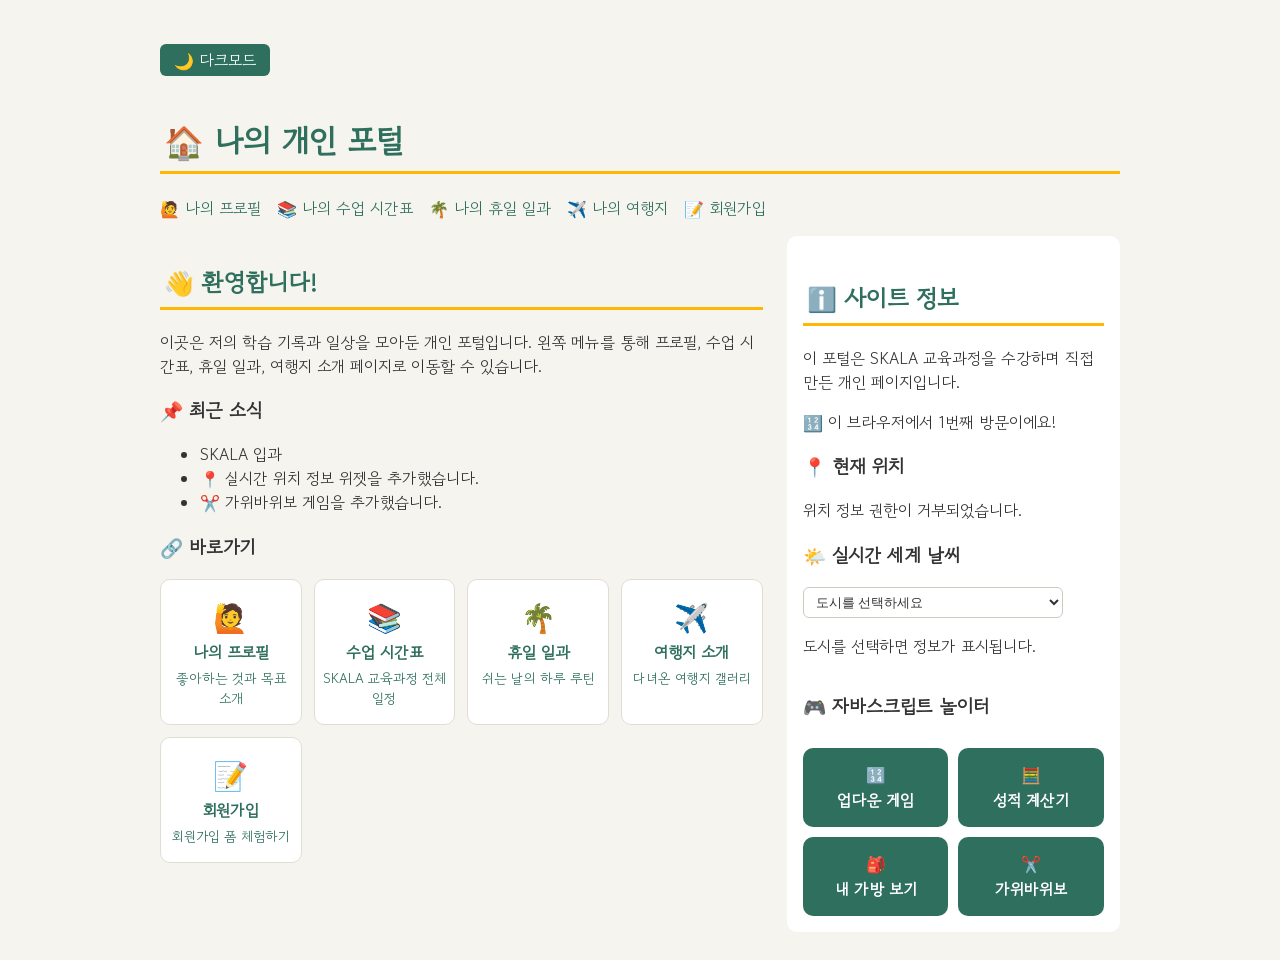
==== html/index.html @ 53aa886d "homework7" ====
<!doctype html>
<html lang="ko">
  <head>
    <meta charset="UTF-8">
    <meta name="viewport" content="width=device-width, initial-scale=1.0">
    <title>나의 개인 포털</title>
    <link rel="stylesheet" href="../css/style.css">
    <script>
      document.documentElement.dataset.theme = localStorage.getItem("theme") || "light";
    </script>
  </head>
  <body>
    <div class="container">
    <p><button id="theme-toggle" class="theme-toggle" onclick="toggleDarkMode()">🌙 다크모드</button></p>
    <h1>🏠 나의 개인 포털</h1>

    <nav>
      <ul>
        <li><a href="myProfile.html">🙋 나의 프로필</a></li>
        <li><a href="myClass.html">📚 나의 수업 시간표</a></li>
        <li><a href="holiday.html">🌴 나의 휴일 일과</a></li>
        <li><a href="myTrip.html">✈️ 나의 여행지</a></li>
        <li><a href="signUp.html">📝 회원가입</a></li>
      </ul>
    </nav>

    <div class="content-wrapper">
      <main>
        <!-- TODO: 아래는 임시로 채워둔 본문입니다. 원하는 내용으로 자유롭게 수정하세요. -->
        <h2>👋 환영합니다!</h2>
        <p>이곳은 저의 학습 기록과 일상을 모아둔 개인 포털입니다. 왼쪽 메뉴를 통해 프로필, 수업 시간표, 휴일 일과, 여행지 소개 페이지로 이동할 수 있습니다.</p>

        <section>
          <h3>📌 최근 소식</h3>
          <ul>
            <li>SKALA 입과</li>
            <li>📍 실시간 위치 정보 위젯을 추가했습니다.</li>
            <li>✂️ 가위바위보 게임을 추가했습니다.</li>
          </ul>
        </section>

        <section class="quick-links">
          <h3>🔗 바로가기</h3>
          <div class="quick-links-grid">
            <a class="quick-link-card" href="myProfile.html">
              <span class="quick-link-icon">🙋</span>
              <strong>나의 프로필</strong>
              <p>좋아하는 것과 목표 소개</p>
            </a>
            <a class="quick-link-card" href="myClass.html">
              <span class="quick-link-icon">📚</span>
              <strong>수업 시간표</strong>
              <p>SKALA 교육과정 전체 일정</p>
            </a>
            <a class="quick-link-card" href="holiday.html">
              <span class="quick-link-icon">🌴</span>
              <strong>휴일 일과</strong>
              <p>쉬는 날의 하루 루틴</p>
            </a>
            <a class="quick-link-card" href="myTrip.html">
              <span class="quick-link-icon">✈️</span>
              <strong>여행지 소개</strong>
              <p>다녀온 여행지 갤러리</p>
            </a>
            <a class="quick-link-card" href="signUp.html">
              <span class="quick-link-icon">📝</span>
              <strong>회원가입</strong>
              <p>회원가입 폼 체험하기</p>
            </a>
          </div>
        </section>
      </main>

      <aside>
        <h2>ℹ️ 사이트 정보</h2>
        <p>이 포털은 SKALA 교육과정을 수강하며 직접 만든 개인 페이지입니다.</p>
        <p id="visit-count">방문 횟수를 세는 중...</p>

        <section>
          <h3>📍 현재 위치</h3>
          <div id="location-box">
            <p>위치 정보를 불러오는 중...</p>
          </div>
        </section>

        <section>
          <h3>🌤️ 실시간 세계 날씨</h3>
          <select id="city-select">
            <option value="none">도시를 선택하세요</option>
            <option value="37.57,126.98">🇰🇷 대한민국 (서울)</option>
            <option value="35.68,139.65">🇯🇵 일본 (도쿄)</option>
            <option value="40.71,-74.01">🇺🇸 미국 (뉴욕)</option>
            <option value="48.85,2.35">🇫🇷 프랑스 (파리)</option>
            <option value="51.51,-0.13">🇬🇧 영국 (런던)</option>
            <option value="-33.87,151.21">🇦🇺 호주 (시드니)</option>
          </select>
          <div id="weather-box">
            <p>도시를 선택하면 정보가 표시됩니다.</p>
          </div>
        </section>

        <section class="game-area">
          <h3>🎮 자바스크립트 놀이터</h3>
          <button class="play-btn" onclick="startGame()">🔢<br>업다운 게임</button>
          <button class="play-btn" onclick="checkGrade()">🧮<br>성적 계산기</button>
          <button class="play-btn" onclick="showMyBag()">🎒<br>내 가방 보기</button>
          <button class="play-btn" onclick="playRockPaperScissors()">✂️<br>가위바위보</button>
        </section>
      </aside>
    </div>
    </div>

    <script src="../script/darkMode.js"></script>
    <script src="../script/visitCount.js"></script>
    <script src="../script/upDown.js"></script>
    <script src="../script/grade.js"></script>
    <script src="../script/bag.js"></script>
    <script src="../script/rps.js"></script>
    <script src="../script/location.js"></script>
    <script type="module" src="../script/realtimeInfo.js"></script>
  </body>
</html>
---- css/style.css ----
/* 구글 폰트 (Gowun Dodum) - HTML에 <link> 없이 CSS에서 바로 불러옴 */
@import url('https://fonts.googleapis.com/css2?family=Gowun+Dodum&display=swap');

/* ===== 다크모드: 색상을 변수로 관리하고 [data-theme]로 전환 ===== */
:root {
  --bg-color: #f6f4ef;
  --text-color: #333333;
  --card-bg: #ffffff;
  --border-color: #e0ddd4;
  --border-strong: #cfcac0;
  --heading-color: #2f6f5e;
  --accent-color: #ffb703;
  --brand-color: #2f6f5e;
  --brand-hover: #24594b;
  --btn-reset-bg: #e0ddd4;
}

[data-theme="dark"] {
  --bg-color: #1b1f1e;
  --text-color: #e7e5e0;
  --card-bg: #262b29;
  --border-color: #3c433f;
  --border-strong: #4a534d;
  --heading-color: #6fcfae;
  --accent-color: #ffcf4d;
  --brand-color: #3d8a72;
  --brand-hover: #56a88c;
  --btn-reset-bg: #3c433f;
}

/* ===== 과제1: 전체 테마 및 텍스트 Styling ===== */
body {
  font-family: 'Gowun Dodum', sans-serif;
  background-color: var(--bg-color);
  color: var(--text-color);
  transition: background-color 0.2s ease, color 0.2s ease;
}

h1, h2 {
  color: var(--heading-color);
  padding: 8px 4px;
  border-bottom: 3px solid var(--accent-color);
}

a {
  color: var(--heading-color);
  text-decoration: none;
}

.home-btn,
.theme-toggle {
  display: inline-block;
  margin-bottom: 12px;
  padding: 4px 14px;
  background-color: var(--brand-color);
  color: #ffffff;
  border: none;
  border-radius: 6px;
  text-decoration: none;
  cursor: pointer;
  font-family: inherit;
  font-size: 1em;
}


/* ===== 과제2: 박스 모델의 이해 ===== */
.container {
  max-width: 960px;
  margin: 0 auto;
  padding: 20px;
}

.trip-card {
  box-sizing: border-box;
  background-color: var(--card-bg);
  border: 1px solid var(--border-color);
  border-radius: 10px;
  padding: 12px;
  margin: 10px;
  text-align: center;
}

table, th, td {
  border: 1px solid var(--border-strong);
  border-collapse: collapse;
  padding: 8px 12px;
  text-align: center;
}

.week-link {
  background: none;
  border: none;
  padding: 0;
  font: inherit;
  color: var(--heading-color);
  text-decoration: underline dotted;
  cursor: pointer;
}

.week-detail {
  margin-top: 16px;
  padding: 12px;
  background-color: var(--card-bg);
  border: 1px solid var(--border-color);
  border-radius: 10px;
}


/* ===== 과제3: 가독성 높은 회원가입 화면 ===== */
input, textarea, select {
  width: 260px;
  box-sizing: border-box;
  padding: 6px 8px;
  border: 1px solid var(--border-strong);
  border-radius: 6px;
  background-color: var(--card-bg);
  color: var(--text-color);
}

/* 라디오/체크박스는 위 규칙(260px 폭)에서 제외하고 간격만 좁게 조정 */
input[type="radio"],
input[type="checkbox"] {
  width: auto;
  padding: 0;
  border: none;
  margin: 0 4px 0 0;
}

fieldset {
  border: 1px solid var(--border-color);
  border-radius: 10px;
  padding: 16px;
  margin-bottom: 16px;
}

.btn-submit, .btn-reset {
  padding: 8px 18px;
  border: none;
  border-radius: 6px;
  cursor: pointer;
  font-family: inherit;
}

.btn-submit {
  background-color: var(--brand-color);
  color: #ffffff;
}

.btn-reset {
  background-color: var(--btn-reset-bg);
  color: var(--text-color);
}


/* ===== 과제4: Flex와 Grid로 레이아웃 정리하기 ===== */
nav ul {
  display: flex;
  gap: 16px;
  list-style: none;
  padding: 0;
}

.content-wrapper {
  display: flex;
  gap: 24px;
  align-items: flex-start;
}

.content-wrapper main {
  flex: 2;
}

.content-wrapper aside {
  flex: 1;
  background-color: var(--card-bg);
  border-radius: 10px;
  padding: 16px;
}

.trip-grid-container {
  display: grid;
  grid-template-columns: repeat(3, 1fr);
  gap: 16px;
}

.quick-links-grid {
  display: grid;
  grid-template-columns: repeat(auto-fit, minmax(140px, 1fr));
  gap: 12px;
  margin-top: 8px;
}

.quick-link-card {
  display: flex;
  flex-direction: column;
  align-items: center;
  gap: 4px;
  padding: 16px 8px;
  background-color: var(--card-bg);
  border: 1px solid var(--border-color);
  border-radius: 10px;
  text-align: center;
  transition: transform 0.2s ease, box-shadow 0.2s ease;
}

.quick-link-icon {
  font-size: 28px;
}

.quick-link-card strong {
  color: var(--heading-color);
}

.quick-link-card p {
  margin: 0;
  font-size: 0.85em;
}

.game-area {
  display: flex;
  flex-wrap: wrap;
  gap: 10px;
}

.game-area h3 {
  width: 100%;
}

.play-btn {
  flex: 1 1 calc(50% - 10px);
  padding: 14px 8px;
  font-size: 1em;
  font-weight: bold;
  line-height: 1.6;
  background-color: var(--brand-color);
  color: #ffffff;
  border: none;
  border-radius: 10px;
  cursor: pointer;
  font-family: inherit;
  transition: transform 0.2s ease, background-color 0.2s ease;
}

/* 여행 사진 슬라이더 - 사진이 커도 페이지가 아닌 슬라이더 내부에서만 넘어감 */
.trip-slider {
  display: flex;
  align-items: center;
  gap: 8px;
  max-width: 420px;
  margin: 0 auto;
}

.slider-viewport {
  flex: 1 1 auto;
  overflow: hidden;
}

.slider-track {
  display: flex;
  transition: transform 0.3s ease;
}

.slider-track .trip-card {
  flex: 0 0 100%;
  margin: 0;
}

.slider-track img {
  width: 100%;
  height: auto;
  display: block;
}

.slider-btn {
  flex: 0 0 auto;
  width: 36px;
  height: 36px;
  border: none;
  border-radius: 50%;
  background-color: var(--brand-color);
  color: #ffffff;
  font-size: 20px;
  line-height: 1;
  cursor: pointer;
}


/* ===== 과제5: 스마트폰에서 보기 (반응형 웹 디자인) ===== */
@media (max-width: 786px) {
  .content-wrapper {
    flex-direction: column;
  }

  nav ul {
    flex-direction: column;
  }

  .trip-grid-container {
    grid-template-columns: 1fr;
  }

  .trip-slider {
    max-width: 100%;
  }
}


/* ===== 과제6: 상호작용을 반영하는 인터랙션 디자인 ===== */
nav a,
.btn-submit,
.btn-reset {
  transition: background-color 0.2s ease, color 0.2s ease;
}

nav a:hover {
  color: var(--accent-color);
}

.btn-submit:hover {
  background-color: var(--brand-hover);
}

.btn-reset:hover {
  background-color: var(--border-strong);
}

.home-btn:hover,
.theme-toggle:hover {
  background-color: var(--brand-hover);
}

.week-link:hover {
  color: var(--accent-color);
}

.trip-card {
  transition: transform 0.2s ease, box-shadow 0.2s ease;
}

.trip-card:hover {
  transform: translateY(-6px);
  box-shadow: 0 8px 16px rgba(0, 0, 0, 0.15);
}

.quick-link-card:hover {
  transform: translateY(-4px);
  box-shadow: 0 8px 16px rgba(0, 0, 0, 0.15);
}

.play-btn:hover {
  background-color: var(--brand-hover);
  transform: translateY(-2px);
}

/* 타이틀이 은은하게 빛나는 효과 */
h1 {
  animation: glow 2.5s ease-in-out infinite alternate;
}

@keyframes glow {
  from {
    text-shadow: 0 0 4px rgba(255, 183, 3, 0.3);
  }
  to {
    text-shadow: 0 0 14px rgba(255, 183, 3, 0.8);
  }
}
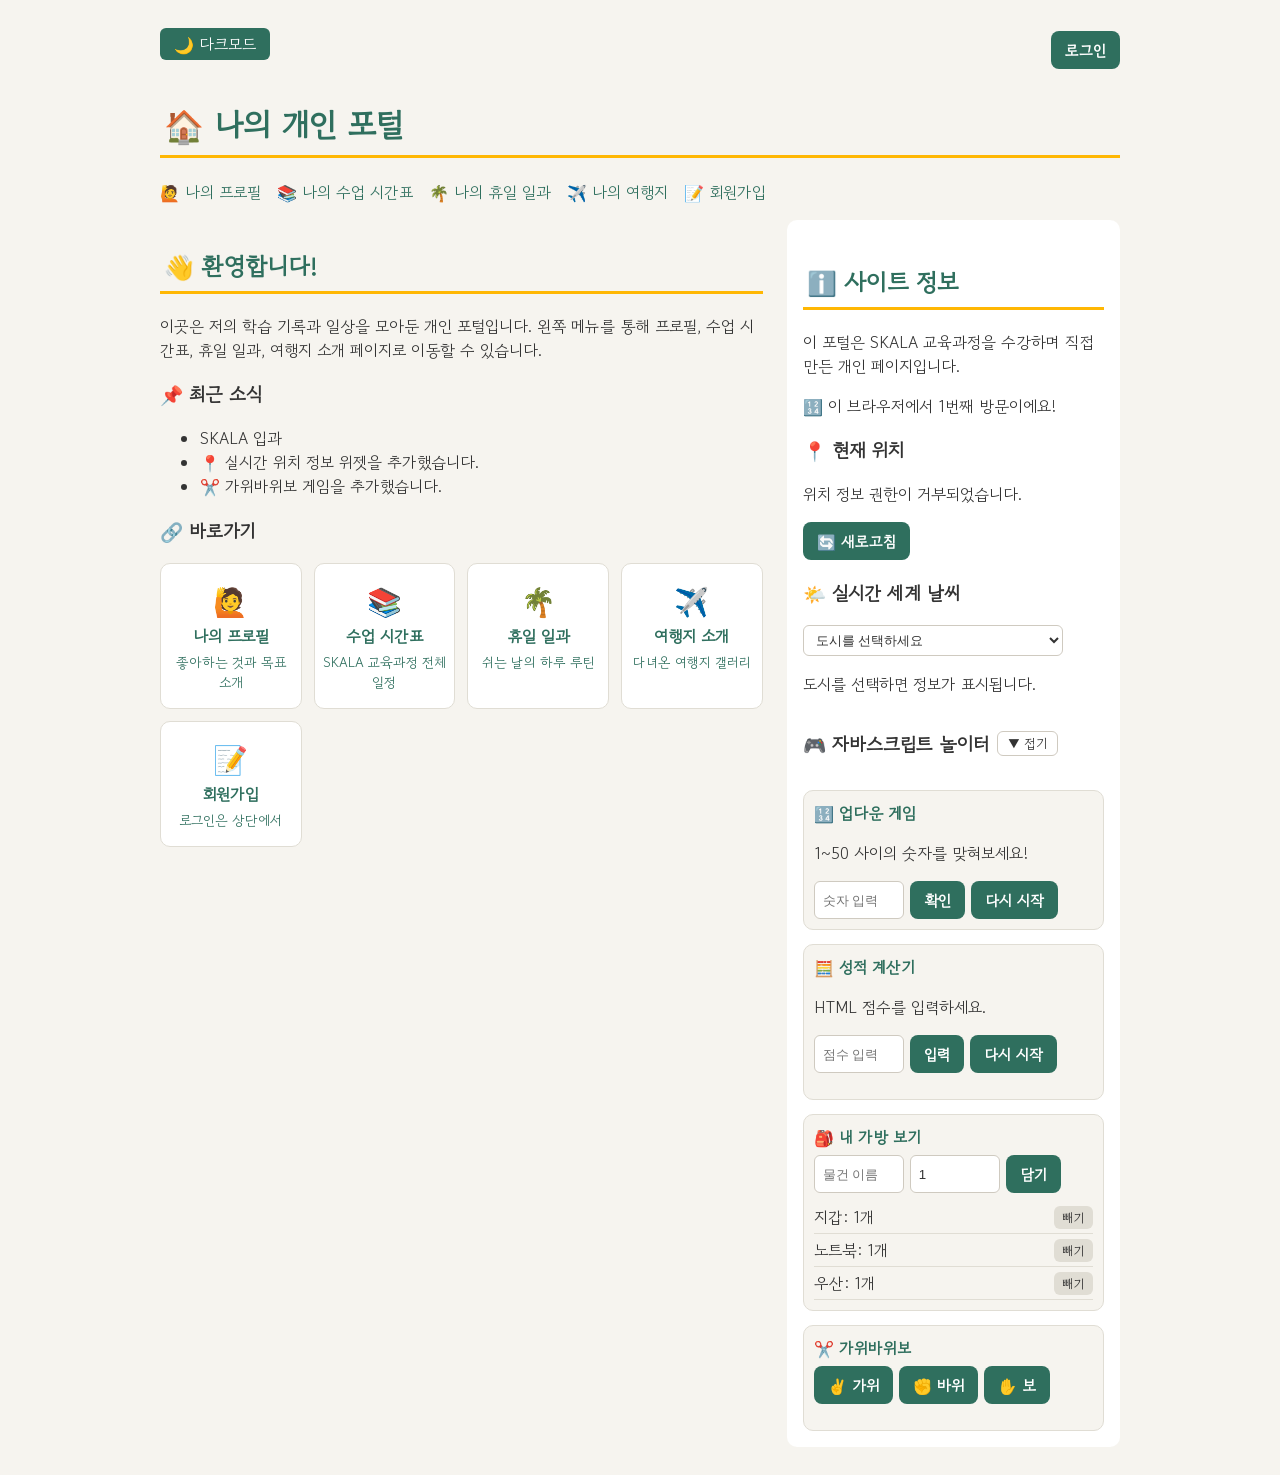
==== commit b326fda8: "homework8" ====
--- a/html/index.html
+++ b/html/index.html
@@ -11,7 +11,10 @@
   </head>
   <body>
     <div class="container">
-    <p><button id="theme-toggle" class="theme-toggle" onclick="toggleDarkMode()">🌙 다크모드</button></p>
+    <div class="topbar">
+      <button id="theme-toggle" class="theme-toggle" onclick="toggleDarkMode()">🌙 다크모드</button>
+      <div id="auth-area" class="auth-area"></div>
+    </div>
     <h1>🏠 나의 개인 포털</h1>
 
     <nav>
@@ -65,7 +68,7 @@
             <a class="quick-link-card" href="signUp.html">
               <span class="quick-link-icon">📝</span>
               <strong>회원가입</strong>
-              <p>회원가입 폼 체험하기</p>
+              <p>로그인은 상단에서</p>
             </a>
           </div>
         </section>
@@ -81,6 +84,7 @@
           <div id="location-box">
             <p>위치 정보를 불러오는 중...</p>
           </div>
+          <button class="play-btn" onclick="refreshLocation()">🔄 새로고침</button>
         </section>
 
         <section>
@@ -100,17 +104,61 @@
         </section>
 
         <section class="game-area">
-          <h3>🎮 자바스크립트 놀이터</h3>
-          <button class="play-btn" onclick="startGame()">🔢<br>업다운 게임</button>
-          <button class="play-btn" onclick="checkGrade()">🧮<br>성적 계산기</button>
-          <button class="play-btn" onclick="showMyBag()">🎒<br>내 가방 보기</button>
-          <button class="play-btn" onclick="playRockPaperScissors()">✂️<br>가위바위보</button>
+          <h3>
+            🎮 자바스크립트 놀이터
+            <button id="game-toggle" class="section-toggle" onclick="toggleGameArea()">▼ 접기</button>
+          </h3>
+
+          <div id="game-content">
+            <div class="game-panel">
+              <p class="game-title">🔢 업다운 게임</p>
+              <p id="updown-message">1~50 사이의 숫자를 맞혀보세요!</p>
+              <div class="game-controls">
+                <input type="number" id="updown-input" min="1" max="50" placeholder="숫자 입력">
+                <button class="play-btn" onclick="checkGuess()">확인</button>
+                <button class="play-btn" onclick="resetGame()">다시 시작</button>
+              </div>
+            </div>
+
+            <div class="game-panel">
+              <p class="game-title">🧮 성적 계산기</p>
+              <p id="grade-subject-label">HTML 점수를 입력하세요.</p>
+              <div class="game-controls">
+                <input type="number" id="grade-input" min="0" max="100" placeholder="점수 입력">
+                <button class="play-btn" onclick="submitScore()">입력</button>
+                <button class="play-btn" onclick="resetGrade()">다시 시작</button>
+              </div>
+              <p id="grade-result"></p>
+            </div>
+
+            <div class="game-panel">
+              <p class="game-title">🎒 내 가방 보기</p>
+              <div class="game-controls">
+                <input type="text" id="bag-item-input" placeholder="물건 이름">
+                <input type="number" id="bag-qty-input" min="1" value="1" placeholder="개수">
+                <button class="play-btn" onclick="addToBag()">담기</button>
+              </div>
+              <ul id="bag-list"></ul>
+            </div>
+
+            <div class="game-panel">
+              <p class="game-title">✂️ 가위바위보</p>
+              <div class="game-controls">
+                <button class="play-btn" onclick="playRockPaperScissors('가위')">✌️ 가위</button>
+                <button class="play-btn" onclick="playRockPaperScissors('바위')">✊ 바위</button>
+                <button class="play-btn" onclick="playRockPaperScissors('보')">✋ 보</button>
+              </div>
+              <p id="rps-result"></p>
+            </div>
+          </div>
         </section>
       </aside>
     </div>
     </div>
 
     <script src="../script/darkMode.js"></script>
+    <script src="../script/auth.js"></script>
+    <script src="../script/uiToggles.js"></script>
     <script src="../script/visitCount.js"></script>
     <script src="../script/upDown.js"></script>
     <script src="../script/grade.js"></script>
--- a/css/style.css
+++ b/css/style.css
@@ -62,6 +62,43 @@
   font-size: 1em;
 }
 
+.topbar {
+  display: flex;
+  justify-content: space-between;
+  align-items: center;
+  flex-wrap: wrap;
+  gap: 8px;
+  margin-bottom: 12px;
+}
+
+.auth-area {
+  display: flex;
+  align-items: center;
+  gap: 6px;
+}
+
+.login-input {
+  width: 120px;
+}
+
+.welcome-message {
+  font-weight: bold;
+  color: var(--heading-color);
+}
+
+.section-toggle {
+  margin-left: 8px;
+  padding: 2px 10px;
+  font-size: 0.7em;
+  background: none;
+  border: 1px solid var(--border-strong);
+  border-radius: 6px;
+  color: var(--text-color);
+  cursor: pointer;
+  font-family: inherit;
+  vertical-align: middle;
+}
+
 
 /* ===== 과제2: 박스 모델의 이해 ===== */
 .container {
@@ -216,26 +253,88 @@
   font-size: 0.85em;
 }
 
+.game-area h3 {
+  display: flex;
+  align-items: center;
+}
+
 .game-area {
   display: flex;
+  flex-direction: column;
+  gap: 14px;
+}
+
+#game-content {
+  display: flex;
+  flex-direction: column;
+  gap: 14px;
+}
+
+#game-content[hidden] {
+  display: none;
+}
+
+#bag-list {
+  list-style: none;
+  padding: 0;
+  margin: 8px 0 0;
+}
+
+#bag-list li {
+  display: flex;
+  align-items: center;
+  justify-content: space-between;
+  padding: 4px 0;
+  border-bottom: 1px solid var(--border-color);
+}
+
+.bag-remove-btn {
+  padding: 2px 8px;
+  font-size: 0.8em;
+  background-color: var(--btn-reset-bg);
+  color: var(--text-color);
+  border: none;
+  border-radius: 6px;
+  cursor: pointer;
+  font-family: inherit;
+}
+
+.bag-remove-btn:hover {
+  background-color: var(--border-strong);
+}
+
+.game-panel {
+  padding: 10px;
+  background-color: var(--bg-color);
+  border: 1px solid var(--border-color);
+  border-radius: 10px;
+}
+
+.game-title {
+  margin: 0 0 6px;
+  font-weight: bold;
+  color: var(--heading-color);
+}
+
+.game-controls {
+  display: flex;
   flex-wrap: wrap;
-  gap: 10px;
-}
-
-.game-area h3 {
-  width: 100%;
+  gap: 6px;
+  margin-top: 6px;
+}
+
+.game-controls input {
+  width: 90px;
 }
 
 .play-btn {
-  flex: 1 1 calc(50% - 10px);
-  padding: 14px 8px;
-  font-size: 1em;
+  padding: 8px 14px;
+  font-size: 0.95em;
   font-weight: bold;
-  line-height: 1.6;
   background-color: var(--brand-color);
   color: #ffffff;
   border: none;
-  border-radius: 10px;
+  border-radius: 8px;
   cursor: pointer;
   font-family: inherit;
   transition: transform 0.2s ease, background-color 0.2s ease;
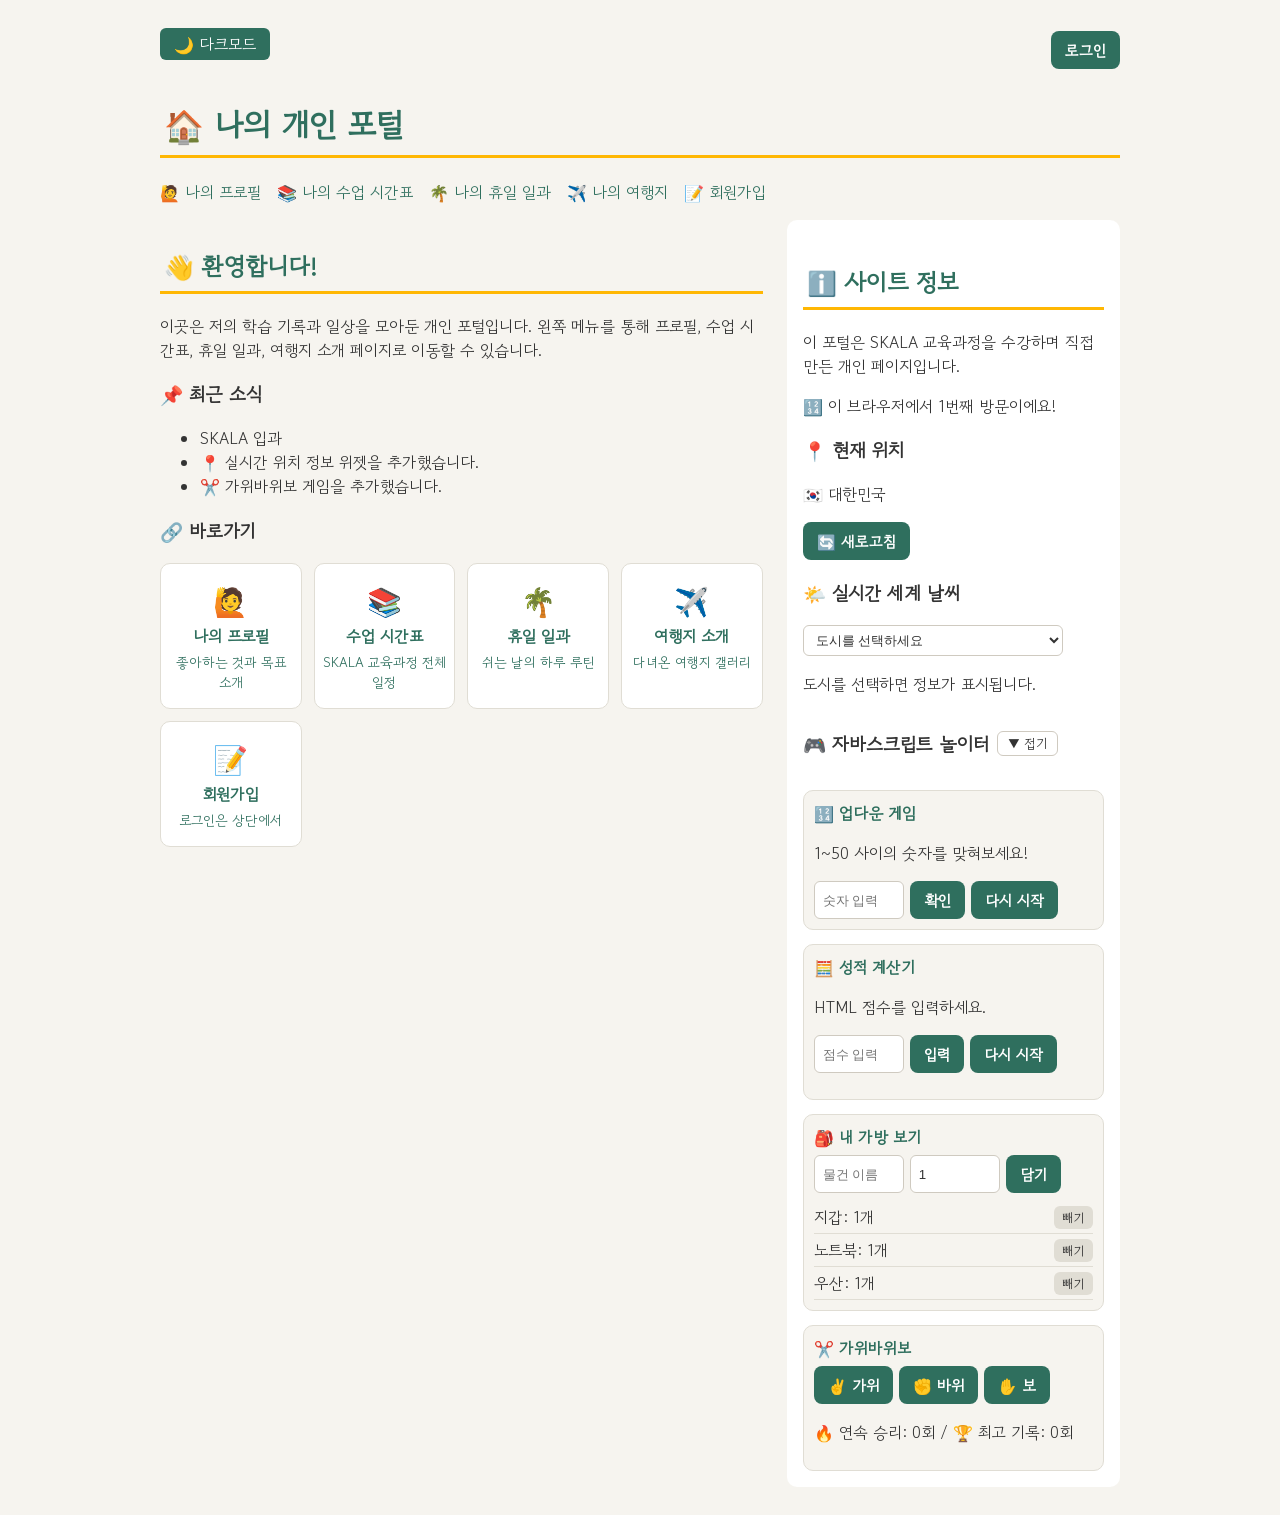
==== commit d0a8df8e: "homework10" ====
--- a/html/index.html
+++ b/html/index.html
@@ -149,6 +149,7 @@
                 <button class="play-btn" onclick="playRockPaperScissors('보')">✋ 보</button>
               </div>
               <p id="rps-result"></p>
+              <p id="rps-streak"></p>
             </div>
           </div>
         </section>
--- a/css/style.css
+++ b/css/style.css
@@ -451,6 +451,20 @@
   transform: translateY(-2px);
 }
 
+.result-flash {
+  animation: resultFlash 0.5s ease;
+  border-radius: 6px;
+}
+
+@keyframes resultFlash {
+  from {
+    background-color: var(--accent-color);
+  }
+  to {
+    background-color: transparent;
+  }
+}
+
 /* 타이틀이 은은하게 빛나는 효과 */
 h1 {
   animation: glow 2.5s ease-in-out infinite alternate;
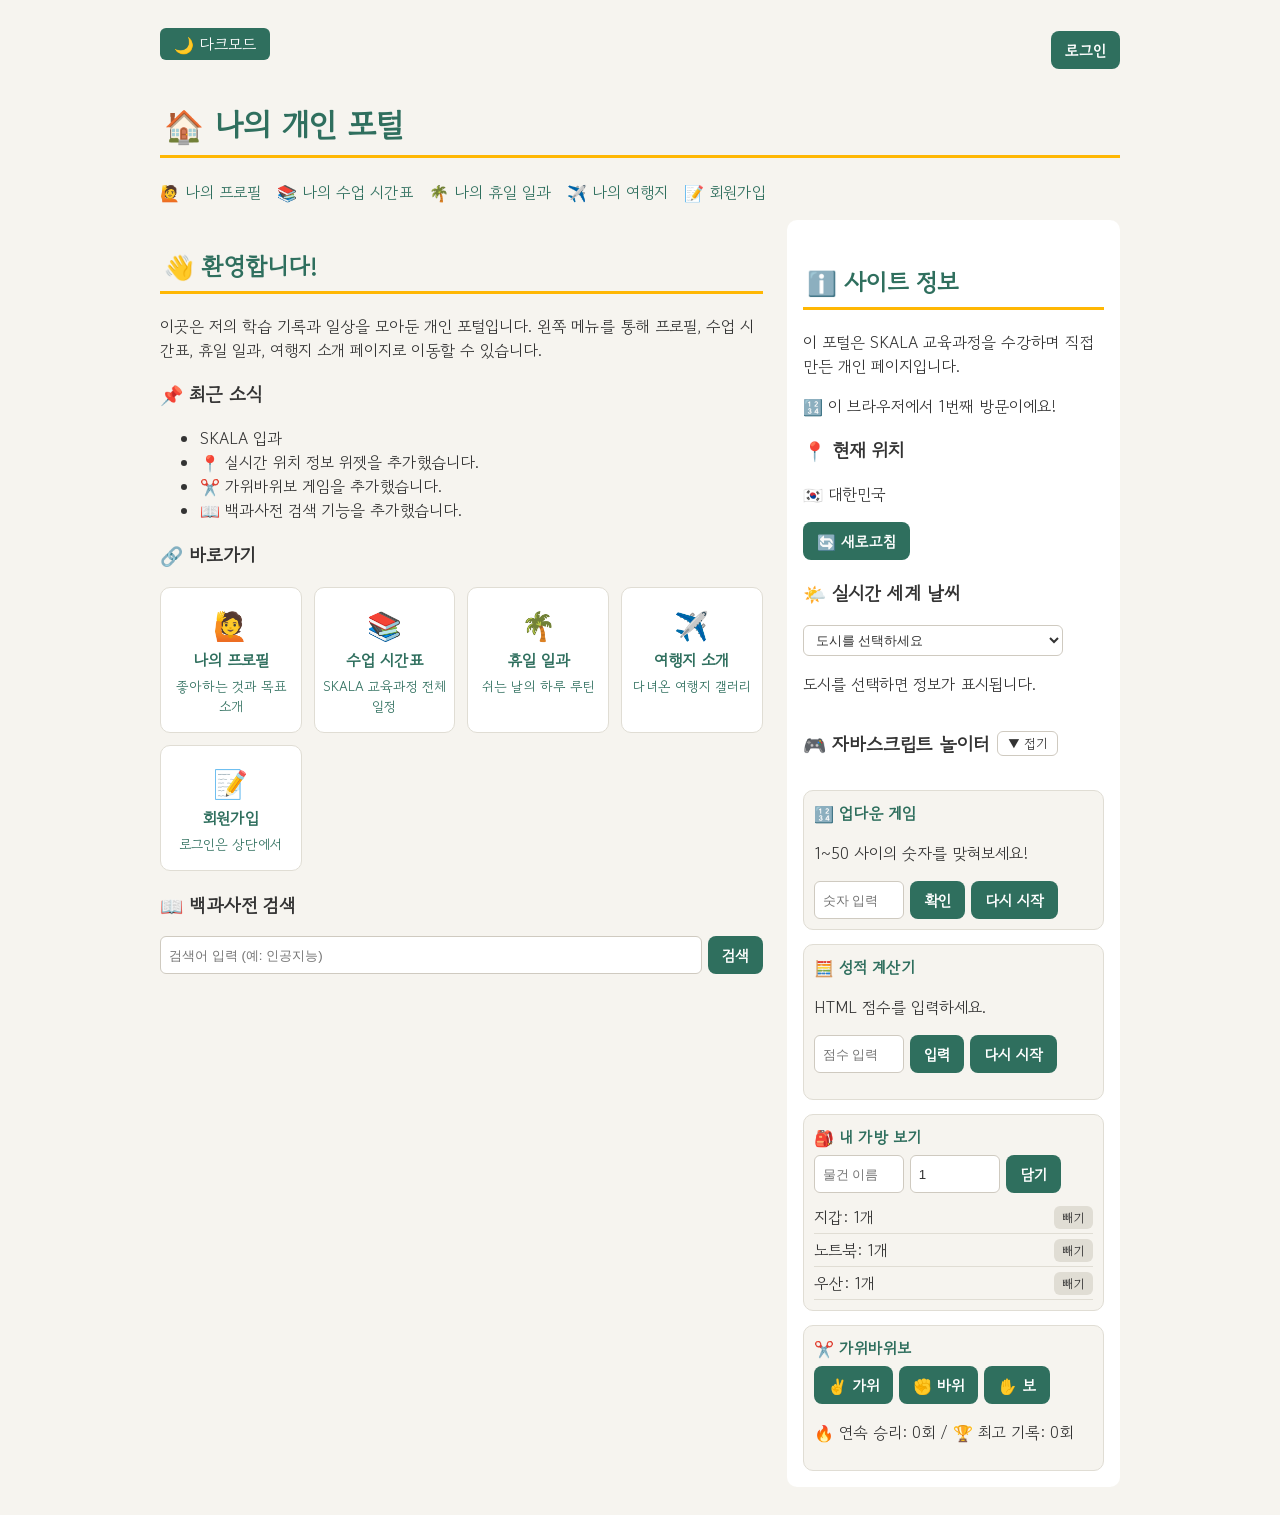
==== commit 09452137: "homework11" ====
--- a/html/index.html
+++ b/html/index.html
@@ -39,6 +39,7 @@
             <li>SKALA 입과</li>
             <li>📍 실시간 위치 정보 위젯을 추가했습니다.</li>
             <li>✂️ 가위바위보 게임을 추가했습니다.</li>
+            <li>📖 백과사전 검색 기능을 추가했습니다.</li>
           </ul>
         </section>
 
@@ -71,6 +72,15 @@
               <p>로그인은 상단에서</p>
             </a>
           </div>
+        </section>
+
+        <section class="encyclopedia">
+          <h3>📖 백과사전 검색</h3>
+          <div class="game-controls">
+            <input type="text" id="wiki-input" placeholder="검색어 입력 (예: 인공지능)">
+            <button class="play-btn" onclick="searchWiki()">검색</button>
+          </div>
+          <div id="wiki-result"></div>
         </section>
       </main>
 
@@ -166,6 +176,7 @@
     <script src="../script/bag.js"></script>
     <script src="../script/rps.js"></script>
     <script src="../script/location.js"></script>
+    <script src="../script/encyclopedia.js"></script>
     <script type="module" src="../script/realtimeInfo.js"></script>
   </body>
 </html>
--- a/css/style.css
+++ b/css/style.css
@@ -207,6 +207,26 @@
   flex: 2;
 }
 
+.encyclopedia {
+  margin-top: 20px;
+}
+
+#wiki-result:not(:empty) {
+  margin-top: 10px;
+  padding: 12px;
+  background-color: var(--card-bg);
+  border: 1px solid var(--border-color);
+  border-radius: 10px;
+  overflow: auto;
+}
+
+.wiki-thumb {
+  max-width: 140px;
+  border-radius: 8px;
+  float: right;
+  margin: 0 0 8px 12px;
+}
+
 .content-wrapper aside {
   flex: 1;
   background-color: var(--card-bg);
@@ -327,6 +347,11 @@
   width: 90px;
 }
 
+#wiki-input {
+  flex: 1 1 240px;
+  width: auto;
+}
+
 .play-btn {
   padding: 8px 14px;
   font-size: 0.95em;
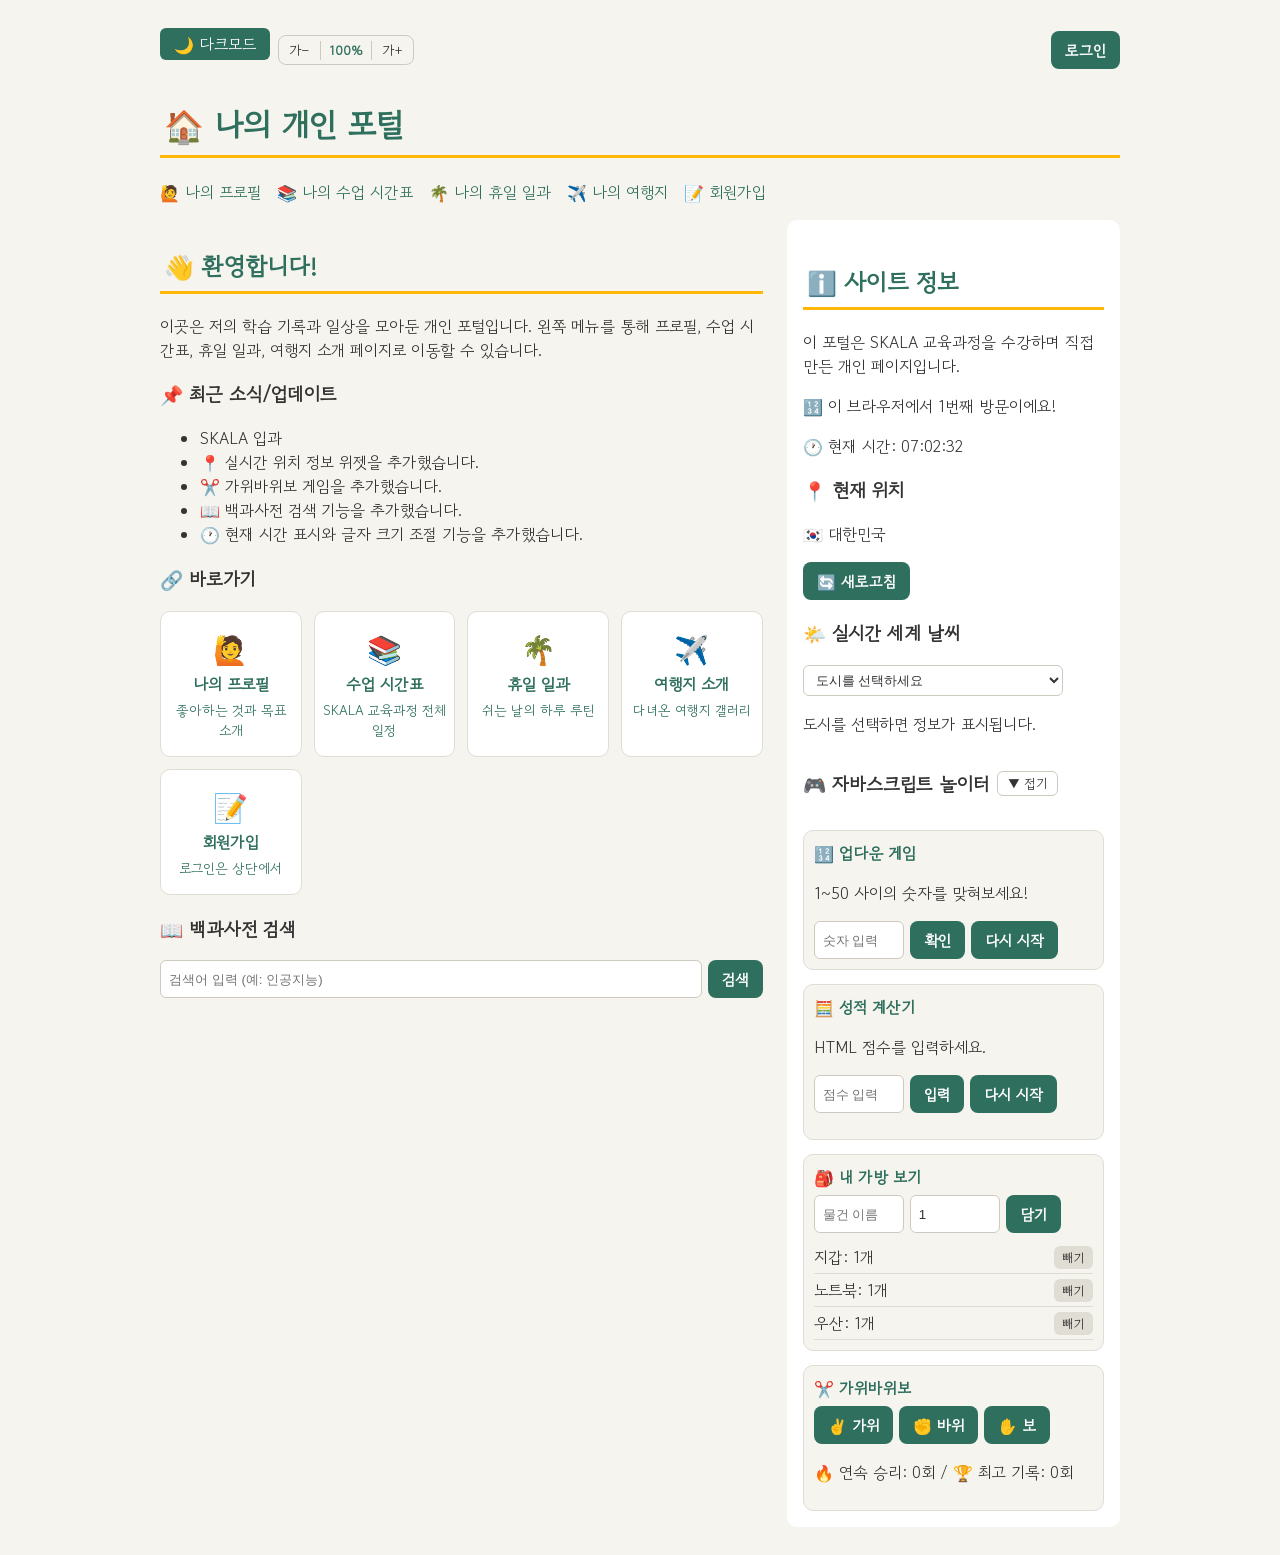
==== commit 98abfc7f: "homework12" ====
--- a/html/index.html
+++ b/html/index.html
@@ -7,12 +7,21 @@
     <link rel="stylesheet" href="../css/style.css">
     <script>
       document.documentElement.dataset.theme = localStorage.getItem("theme") || "light";
+      document.documentElement.style.fontSize =
+        (Number(localStorage.getItem("fontScale")) || 1) * 100 + "%";
     </script>
   </head>
   <body>
     <div class="container">
     <div class="topbar">
-      <button id="theme-toggle" class="theme-toggle" onclick="toggleDarkMode()">🌙 다크모드</button>
+      <div class="topbar-left">
+        <button id="theme-toggle" class="theme-toggle" onclick="toggleDarkMode()">🌙 다크모드</button>
+        <div class="font-size-control">
+          <button class="font-size-btn" onclick="decreaseFontSize()" aria-label="글자 크기 줄이기">가−</button>
+          <span id="font-size-label">100%</span>
+          <button class="font-size-btn" onclick="increaseFontSize()" aria-label="글자 크기 키우기">가+</button>
+        </div>
+      </div>
       <div id="auth-area" class="auth-area"></div>
     </div>
     <h1>🏠 나의 개인 포털</h1>
@@ -34,12 +43,13 @@
         <p>이곳은 저의 학습 기록과 일상을 모아둔 개인 포털입니다. 왼쪽 메뉴를 통해 프로필, 수업 시간표, 휴일 일과, 여행지 소개 페이지로 이동할 수 있습니다.</p>
 
         <section>
-          <h3>📌 최근 소식</h3>
+          <h3>📌 최근 소식/업데이트</h3>
           <ul>
             <li>SKALA 입과</li>
             <li>📍 실시간 위치 정보 위젯을 추가했습니다.</li>
             <li>✂️ 가위바위보 게임을 추가했습니다.</li>
             <li>📖 백과사전 검색 기능을 추가했습니다.</li>
+            <li>🕐 현재 시간 표시와 글자 크기 조절 기능을 추가했습니다.</li>
           </ul>
         </section>
 
@@ -88,6 +98,7 @@
         <h2>ℹ️ 사이트 정보</h2>
         <p>이 포털은 SKALA 교육과정을 수강하며 직접 만든 개인 페이지입니다.</p>
         <p id="visit-count">방문 횟수를 세는 중...</p>
+        <p id="current-time">🕐 --:--:--</p>
 
         <section>
           <h3>📍 현재 위치</h3>
@@ -168,6 +179,8 @@
     </div>
 
     <script src="../script/darkMode.js"></script>
+    <script src="../script/fontSize.js"></script>
+    <script src="../script/clock.js"></script>
     <script src="../script/auth.js"></script>
     <script src="../script/uiToggles.js"></script>
     <script src="../script/visitCount.js"></script>
--- a/css/style.css
+++ b/css/style.css
@@ -71,6 +71,47 @@
   margin-bottom: 12px;
 }
 
+.topbar-left {
+  display: flex;
+  align-items: center;
+  flex-wrap: wrap;
+  gap: 8px;
+}
+
+.font-size-control {
+  display: flex;
+  align-items: center;
+  border: 1px solid var(--border-strong);
+  border-radius: 8px;
+  overflow: hidden;
+}
+
+.font-size-btn {
+  padding: 4px 10px;
+  font-size: 0.85em;
+  background: none;
+  border: none;
+  color: var(--text-color);
+  cursor: pointer;
+  font-family: inherit;
+  transition: background-color 0.2s ease;
+}
+
+.font-size-btn:hover {
+  background-color: var(--border-color);
+}
+
+#font-size-label {
+  padding: 0 8px;
+  font-size: 0.8em;
+  font-weight: bold;
+  color: var(--heading-color);
+  min-width: 34px;
+  text-align: center;
+  border-left: 1px solid var(--border-strong);
+  border-right: 1px solid var(--border-strong);
+}
+
 .auth-area {
   display: flex;
   align-items: center;
@@ -207,6 +248,66 @@
   flex: 2;
 }
 
+.timeline {
+  margin-top: 20px;
+}
+
+.timeline-item {
+  position: relative;
+  padding-left: 28px;
+  margin-bottom: 20px;
+}
+
+.timeline-item::before {
+  content: "";
+  position: absolute;
+  left: 4px;
+  top: 4px;
+  width: 12px;
+  height: 12px;
+  border-radius: 50%;
+  background-color: var(--brand-color);
+  z-index: 1;
+}
+
+.timeline-item::after {
+  content: "";
+  position: absolute;
+  left: 9px;
+  top: 16px;
+  bottom: -20px;
+  width: 2px;
+  background-color: var(--border-color);
+}
+
+.timeline-item:last-child::after {
+  display: none;
+}
+
+.timeline-time {
+  font-weight: bold;
+  font-size: 1.1em;
+  color: var(--heading-color);
+  margin: 0 0 6px;
+}
+
+.timeline-content {
+  background-color: var(--card-bg);
+  border: 1px solid var(--border-color);
+  border-radius: 10px;
+  padding: 10px 16px;
+  transition: transform 0.2s ease, box-shadow 0.2s ease;
+}
+
+.timeline-content p {
+  margin: 0;
+}
+
+.timeline-content:hover {
+  transform: translateX(4px);
+  box-shadow: 0 4px 12px rgba(0, 0, 0, 0.15);
+}
+
 .encyclopedia {
   margin-top: 20px;
 }
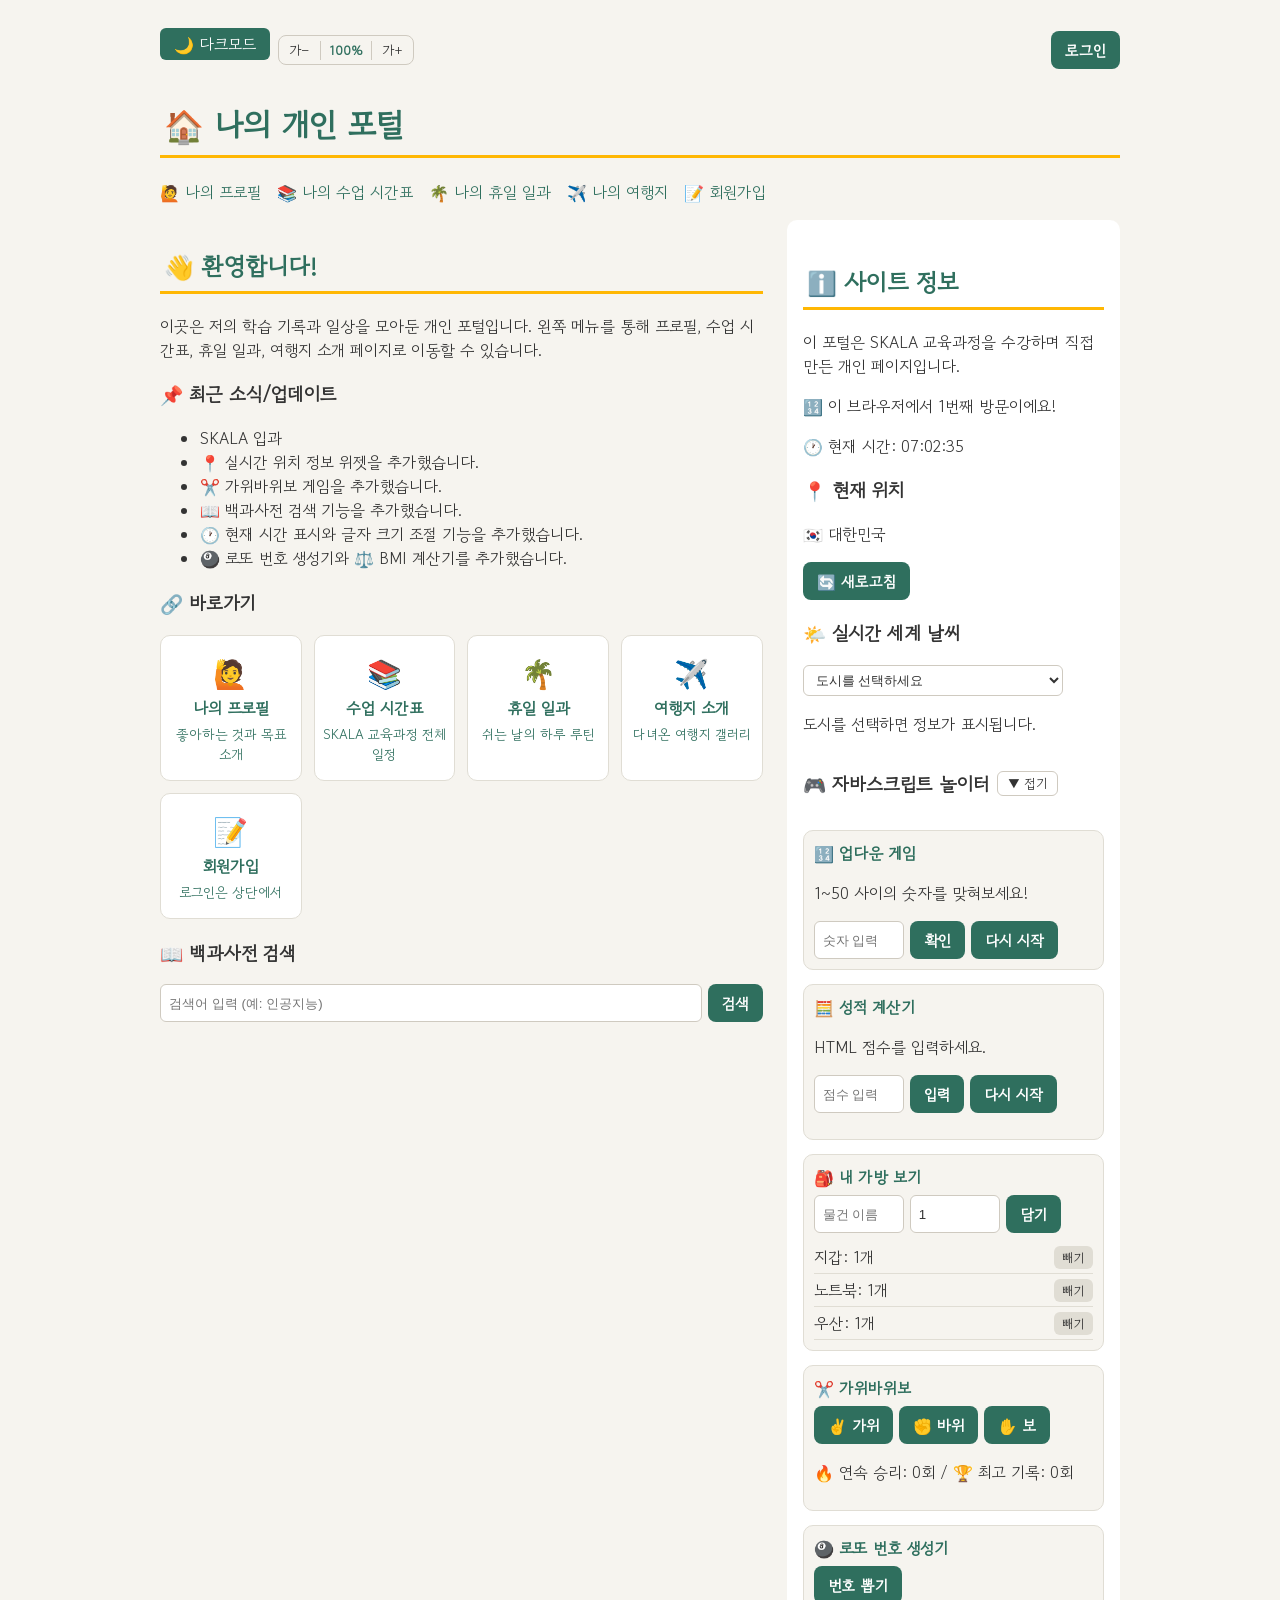
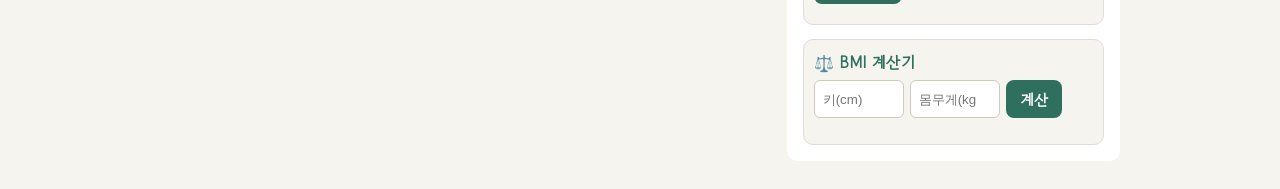
==== commit 4b8fb0fb: "homework13" ====
--- a/html/index.html
+++ b/html/index.html
@@ -50,6 +50,7 @@
             <li>✂️ 가위바위보 게임을 추가했습니다.</li>
             <li>📖 백과사전 검색 기능을 추가했습니다.</li>
             <li>🕐 현재 시간 표시와 글자 크기 조절 기능을 추가했습니다.</li>
+            <li>🎱 로또 번호 생성기와 ⚖️ BMI 계산기를 추가했습니다.</li>
           </ul>
         </section>
 
@@ -172,6 +173,22 @@
               <p id="rps-result"></p>
               <p id="rps-streak"></p>
             </div>
+
+            <div class="game-panel">
+              <p class="game-title">🎱 로또 번호 생성기</p>
+              <button class="play-btn" onclick="generateLotto()">번호 뽑기</button>
+              <div id="lotto-result" class="lotto-numbers"></div>
+            </div>
+
+            <div class="game-panel">
+              <p class="game-title">⚖️ BMI 계산기</p>
+              <div class="game-controls">
+                <input type="number" id="bmi-height" placeholder="키(cm)">
+                <input type="number" id="bmi-weight" placeholder="몸무게(kg)">
+                <button class="play-btn" onclick="calculateBMI()">계산</button>
+              </div>
+              <p id="bmi-result"></p>
+            </div>
           </div>
         </section>
       </aside>
@@ -188,6 +205,8 @@
     <script src="../script/grade.js"></script>
     <script src="../script/bag.js"></script>
     <script src="../script/rps.js"></script>
+    <script src="../script/lotto.js"></script>
+    <script src="../script/bmi.js"></script>
     <script src="../script/location.js"></script>
     <script src="../script/encyclopedia.js"></script>
     <script type="module" src="../script/realtimeInfo.js"></script>
--- a/css/style.css
+++ b/css/style.css
@@ -424,6 +424,46 @@
   background-color: var(--border-strong);
 }
 
+.lotto-numbers {
+  display: flex;
+  flex-wrap: wrap;
+  gap: 8px;
+  margin-top: 10px;
+}
+
+.lotto-ball {
+  display: inline-flex;
+  align-items: center;
+  justify-content: center;
+  width: 32px;
+  height: 32px;
+  border-radius: 50%;
+  font-weight: bold;
+  font-size: 0.9em;
+  color: #ffffff;
+  text-shadow: 0 1px 2px rgba(0, 0, 0, 0.3);
+}
+
+.lotto-yellow {
+  background-color: #fbc400;
+}
+
+.lotto-blue {
+  background-color: #69c8f2;
+}
+
+.lotto-red {
+  background-color: #ff7272;
+}
+
+.lotto-gray {
+  background-color: #aaaaaa;
+}
+
+.lotto-green {
+  background-color: #b0d840;
+}
+
 .game-panel {
   padding: 10px;
   background-color: var(--bg-color);
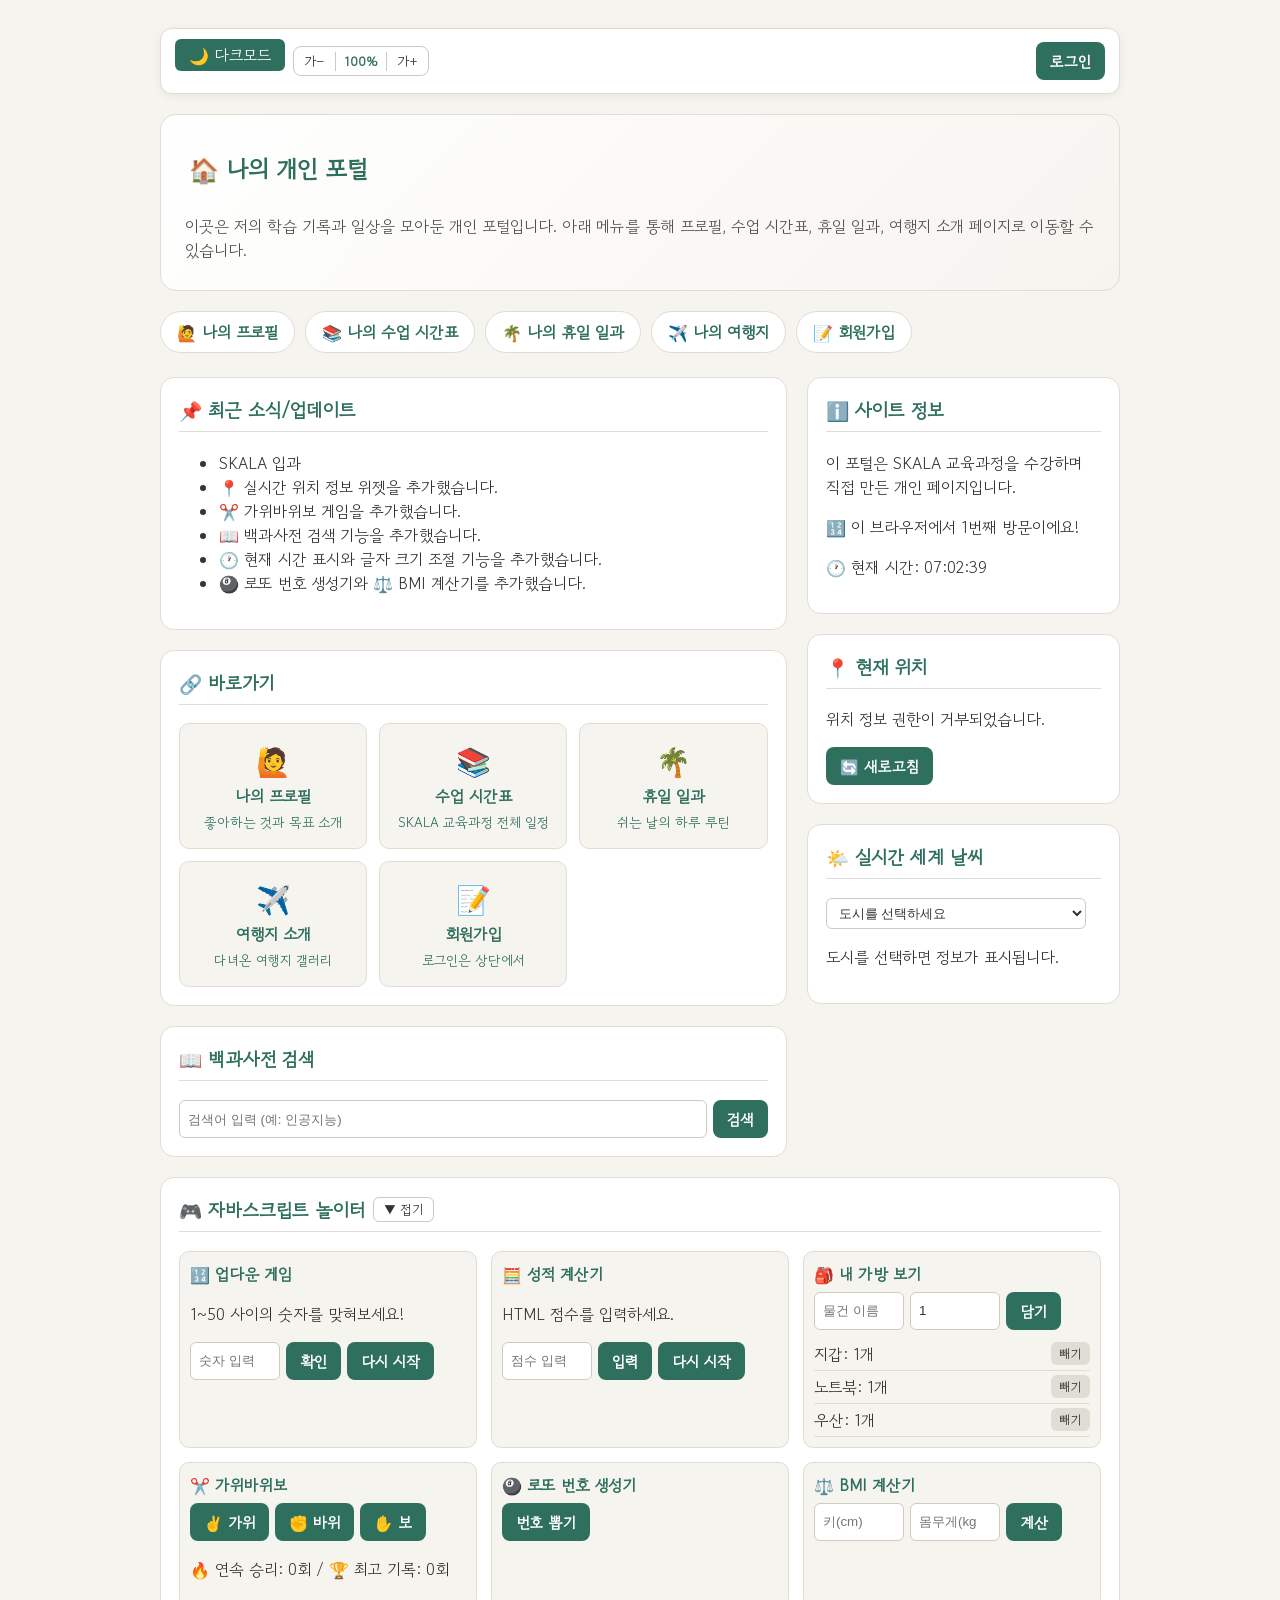
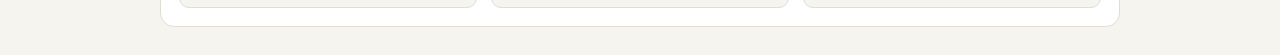
==== commit f8fa4fe4: "ui1차 변경완료 및 수정" ====
--- a/html/index.html
+++ b/html/index.html
@@ -24,9 +24,13 @@
       </div>
       <div id="auth-area" class="auth-area"></div>
     </div>
-    <h1>🏠 나의 개인 포털</h1>
-
-    <nav>
+
+    <section class="dash-hero">
+      <h1>🏠 나의 개인 포털</h1>
+      <p class="dash-hero-sub">이곳은 저의 학습 기록과 일상을 모아둔 개인 포털입니다. 아래 메뉴를 통해 프로필, 수업 시간표, 휴일 일과, 여행지 소개 페이지로 이동할 수 있습니다.</p>
+    </section>
+
+    <nav class="dash-nav">
       <ul>
         <li><a href="myProfile.html">🙋 나의 프로필</a></li>
         <li><a href="myClass.html">📚 나의 수업 시간표</a></li>
@@ -36,13 +40,9 @@
       </ul>
     </nav>
 
-    <div class="content-wrapper">
-      <main>
-        <!-- TODO: 아래는 임시로 채워둔 본문입니다. 원하는 내용으로 자유롭게 수정하세요. -->
-        <h2>👋 환영합니다!</h2>
-        <p>이곳은 저의 학습 기록과 일상을 모아둔 개인 포털입니다. 왼쪽 메뉴를 통해 프로필, 수업 시간표, 휴일 일과, 여행지 소개 페이지로 이동할 수 있습니다.</p>
-
-        <section>
+    <div class="dash-columns">
+      <div class="dash-main">
+        <section class="dash-card">
           <h3>📌 최근 소식/업데이트</h3>
           <ul>
             <li>SKALA 입과</li>
@@ -54,7 +54,7 @@
           </ul>
         </section>
 
-        <section class="quick-links">
+        <section class="dash-card">
           <h3>🔗 바로가기</h3>
           <div class="quick-links-grid">
             <a class="quick-link-card" href="myProfile.html">
@@ -85,7 +85,7 @@
           </div>
         </section>
 
-        <section class="encyclopedia">
+        <section class="dash-card encyclopedia">
           <h3>📖 백과사전 검색</h3>
           <div class="game-controls">
             <input type="text" id="wiki-input" placeholder="검색어 입력 (예: 인공지능)">
@@ -93,15 +93,17 @@
           </div>
           <div id="wiki-result"></div>
         </section>
-      </main>
-
-      <aside>
-        <h2>ℹ️ 사이트 정보</h2>
-        <p>이 포털은 SKALA 교육과정을 수강하며 직접 만든 개인 페이지입니다.</p>
-        <p id="visit-count">방문 횟수를 세는 중...</p>
-        <p id="current-time">🕐 --:--:--</p>
-
-        <section>
+      </div>
+
+      <div class="dash-card-stack">
+        <section class="dash-card">
+          <h3>ℹ️ 사이트 정보</h3>
+          <p>이 포털은 SKALA 교육과정을 수강하며 직접 만든 개인 페이지입니다.</p>
+          <p id="visit-count">방문 횟수를 세는 중...</p>
+          <p id="current-time">🕐 --:--:--</p>
+        </section>
+
+        <section class="dash-card">
           <h3>📍 현재 위치</h3>
           <div id="location-box">
             <p>위치 정보를 불러오는 중...</p>
@@ -109,7 +111,7 @@
           <button class="play-btn" onclick="refreshLocation()">🔄 새로고침</button>
         </section>
 
-        <section>
+        <section class="dash-card">
           <h3>🌤️ 실시간 세계 날씨</h3>
           <select id="city-select">
             <option value="none">도시를 선택하세요</option>
@@ -124,75 +126,75 @@
             <p>도시를 선택하면 정보가 표시됩니다.</p>
           </div>
         </section>
-
-        <section class="game-area">
-          <h3>
-            🎮 자바스크립트 놀이터
-            <button id="game-toggle" class="section-toggle" onclick="toggleGameArea()">▼ 접기</button>
-          </h3>
-
-          <div id="game-content">
-            <div class="game-panel">
-              <p class="game-title">🔢 업다운 게임</p>
-              <p id="updown-message">1~50 사이의 숫자를 맞혀보세요!</p>
-              <div class="game-controls">
-                <input type="number" id="updown-input" min="1" max="50" placeholder="숫자 입력">
-                <button class="play-btn" onclick="checkGuess()">확인</button>
-                <button class="play-btn" onclick="resetGame()">다시 시작</button>
-              </div>
-            </div>
-
-            <div class="game-panel">
-              <p class="game-title">🧮 성적 계산기</p>
-              <p id="grade-subject-label">HTML 점수를 입력하세요.</p>
-              <div class="game-controls">
-                <input type="number" id="grade-input" min="0" max="100" placeholder="점수 입력">
-                <button class="play-btn" onclick="submitScore()">입력</button>
-                <button class="play-btn" onclick="resetGrade()">다시 시작</button>
-              </div>
-              <p id="grade-result"></p>
-            </div>
-
-            <div class="game-panel">
-              <p class="game-title">🎒 내 가방 보기</p>
-              <div class="game-controls">
-                <input type="text" id="bag-item-input" placeholder="물건 이름">
-                <input type="number" id="bag-qty-input" min="1" value="1" placeholder="개수">
-                <button class="play-btn" onclick="addToBag()">담기</button>
-              </div>
-              <ul id="bag-list"></ul>
-            </div>
-
-            <div class="game-panel">
-              <p class="game-title">✂️ 가위바위보</p>
-              <div class="game-controls">
-                <button class="play-btn" onclick="playRockPaperScissors('가위')">✌️ 가위</button>
-                <button class="play-btn" onclick="playRockPaperScissors('바위')">✊ 바위</button>
-                <button class="play-btn" onclick="playRockPaperScissors('보')">✋ 보</button>
-              </div>
-              <p id="rps-result"></p>
-              <p id="rps-streak"></p>
-            </div>
-
-            <div class="game-panel">
-              <p class="game-title">🎱 로또 번호 생성기</p>
-              <button class="play-btn" onclick="generateLotto()">번호 뽑기</button>
-              <div id="lotto-result" class="lotto-numbers"></div>
-            </div>
-
-            <div class="game-panel">
-              <p class="game-title">⚖️ BMI 계산기</p>
-              <div class="game-controls">
-                <input type="number" id="bmi-height" placeholder="키(cm)">
-                <input type="number" id="bmi-weight" placeholder="몸무게(kg)">
-                <button class="play-btn" onclick="calculateBMI()">계산</button>
-              </div>
-              <p id="bmi-result"></p>
-            </div>
-          </div>
-        </section>
-      </aside>
+      </div>
     </div>
+
+    <section class="dash-card game-area">
+      <h3>
+        🎮 자바스크립트 놀이터
+        <button id="game-toggle" class="section-toggle" onclick="toggleGameArea()">▼ 접기</button>
+      </h3>
+
+      <div id="game-content">
+        <div class="game-panel">
+          <p class="game-title">🔢 업다운 게임</p>
+          <p id="updown-message">1~50 사이의 숫자를 맞혀보세요!</p>
+          <div class="game-controls">
+            <input type="number" id="updown-input" min="1" max="50" placeholder="숫자 입력">
+            <button class="play-btn" onclick="checkGuess()">확인</button>
+            <button class="play-btn" onclick="resetGame()">다시 시작</button>
+          </div>
+        </div>
+
+        <div class="game-panel">
+          <p class="game-title">🧮 성적 계산기</p>
+          <p id="grade-subject-label">HTML 점수를 입력하세요.</p>
+          <div class="game-controls">
+            <input type="number" id="grade-input" min="0" max="100" placeholder="점수 입력">
+            <button class="play-btn" onclick="submitScore()">입력</button>
+            <button class="play-btn" onclick="resetGrade()">다시 시작</button>
+          </div>
+          <p id="grade-result"></p>
+        </div>
+
+        <div class="game-panel">
+          <p class="game-title">🎒 내 가방 보기</p>
+          <div class="game-controls">
+            <input type="text" id="bag-item-input" placeholder="물건 이름">
+            <input type="number" id="bag-qty-input" min="1" value="1" placeholder="개수">
+            <button class="play-btn" onclick="addToBag()">담기</button>
+          </div>
+          <ul id="bag-list"></ul>
+        </div>
+
+        <div class="game-panel">
+          <p class="game-title">✂️ 가위바위보</p>
+          <div class="game-controls">
+            <button class="play-btn" onclick="playRockPaperScissors('가위')">✌️ 가위</button>
+            <button class="play-btn" onclick="playRockPaperScissors('바위')">✊ 바위</button>
+            <button class="play-btn" onclick="playRockPaperScissors('보')">✋ 보</button>
+          </div>
+          <p id="rps-result"></p>
+          <p id="rps-streak"></p>
+        </div>
+
+        <div class="game-panel">
+          <p class="game-title">🎱 로또 번호 생성기</p>
+          <button class="play-btn" onclick="generateLotto()">번호 뽑기</button>
+          <div id="lotto-result" class="lotto-numbers"></div>
+        </div>
+
+        <div class="game-panel">
+          <p class="game-title">⚖️ BMI 계산기</p>
+          <div class="game-controls">
+            <input type="number" id="bmi-height" placeholder="키(cm)">
+            <input type="number" id="bmi-weight" placeholder="몸무게(kg)">
+            <button class="play-btn" onclick="calculateBMI()">계산</button>
+          </div>
+          <p id="bmi-result"></p>
+        </div>
+      </div>
+    </section>
     </div>
 
     <script src="../script/darkMode.js"></script>
--- a/css/style.css
+++ b/css/style.css
@@ -68,7 +68,15 @@
   align-items: center;
   flex-wrap: wrap;
   gap: 8px;
-  margin-bottom: 12px;
+  position: sticky;
+  top: 0;
+  z-index: 10;
+  margin: 0 0 20px;
+  padding: 10px 14px;
+  background-color: var(--card-bg);
+  border: 1px solid var(--border-color);
+  border-radius: 12px;
+  box-shadow: 0 2px 10px rgba(0, 0, 0, 0.06);
 }
 
 .topbar-left {
@@ -140,6 +148,25 @@
   vertical-align: middle;
 }
 
+.dash-hero {
+  padding: 28px 24px;
+  margin-bottom: 20px;
+  background: linear-gradient(135deg, var(--card-bg), var(--bg-color));
+  border: 1px solid var(--border-color);
+  border-radius: 16px;
+}
+
+.dash-hero h1 {
+  margin-top: 0;
+  border-bottom: none;
+}
+
+.dash-hero-sub {
+  margin: 0;
+  color: var(--text-color);
+  opacity: 0.85;
+}
+
 
 /* ===== 과제2: 박스 모델의 이해 ===== */
 .container {
@@ -231,21 +258,63 @@
 
 
 /* ===== 과제4: Flex와 Grid로 레이아웃 정리하기 ===== */
-nav ul {
-  display: flex;
-  gap: 16px;
+.dash-nav ul {
+  display: flex;
+  gap: 10px;
+  flex-wrap: wrap;
   list-style: none;
   padding: 0;
-}
-
-.content-wrapper {
-  display: flex;
-  gap: 24px;
+  margin: 0 0 24px;
+}
+
+.dash-nav a {
+  display: inline-flex;
+  align-items: center;
+  gap: 6px;
+  padding: 8px 16px;
+  background-color: var(--card-bg);
+  border: 1px solid var(--border-color);
+  border-radius: 999px;
+  font-weight: bold;
+  white-space: nowrap;
+}
+
+.dash-columns {
+  display: flex;
+  gap: 20px;
   align-items: flex-start;
-}
-
-.content-wrapper main {
+  margin-bottom: 20px;
+}
+
+.dash-main {
   flex: 2;
+  min-width: 0;
+  display: flex;
+  flex-direction: column;
+  gap: 20px;
+}
+
+.dash-card-stack {
+  flex: 1;
+  min-width: 0;
+  display: flex;
+  flex-direction: column;
+  gap: 20px;
+}
+
+.dash-card {
+  box-sizing: border-box;
+  background-color: var(--card-bg);
+  border: 1px solid var(--border-color);
+  border-radius: 14px;
+  padding: 18px;
+}
+
+.dash-card h3 {
+  margin-top: 0;
+  color: var(--heading-color);
+  padding-bottom: 8px;
+  border-bottom: 1px solid var(--border-color);
 }
 
 .timeline {
@@ -308,14 +377,10 @@
   box-shadow: 0 4px 12px rgba(0, 0, 0, 0.15);
 }
 
-.encyclopedia {
-  margin-top: 20px;
-}
-
 #wiki-result:not(:empty) {
   margin-top: 10px;
   padding: 12px;
-  background-color: var(--card-bg);
+  background-color: var(--bg-color);
   border: 1px solid var(--border-color);
   border-radius: 10px;
   overflow: auto;
@@ -328,13 +393,6 @@
   margin: 0 0 8px 12px;
 }
 
-.content-wrapper aside {
-  flex: 1;
-  background-color: var(--card-bg);
-  border-radius: 10px;
-  padding: 16px;
-}
-
 .trip-grid-container {
   display: grid;
   grid-template-columns: repeat(3, 1fr);
@@ -354,7 +412,7 @@
   align-items: center;
   gap: 4px;
   padding: 16px 8px;
-  background-color: var(--card-bg);
+  background-color: var(--bg-color);
   border: 1px solid var(--border-color);
   border-radius: 10px;
   text-align: center;
@@ -379,16 +437,11 @@
   align-items: center;
 }
 
-.game-area {
-  display: flex;
-  flex-direction: column;
+#game-content {
+  display: grid;
+  grid-template-columns: repeat(auto-fit, minmax(240px, 1fr));
   gap: 14px;
-}
-
-#game-content {
-  display: flex;
-  flex-direction: column;
-  gap: 14px;
+  margin-top: 14px;
 }
 
 #game-content[hidden] {
@@ -536,6 +589,44 @@
   display: block;
 }
 
+.food-gallery {
+  display: grid;
+  grid-template-columns: repeat(auto-fill, minmax(110px, 130px));
+  justify-content: center;
+  gap: 16px;
+}
+
+.food-gallery img {
+  width: 100%;
+  height: 130px;
+  object-fit: cover;
+  border-radius: 6px;
+  cursor: zoom-in;
+}
+
+.lightbox {
+  display: none;
+  position: fixed;
+  inset: 0;
+  align-items: center;
+  justify-content: center;
+  padding: 24px;
+  background-color: rgba(0, 0, 0, 0.8);
+  cursor: zoom-out;
+  z-index: 100;
+}
+
+.lightbox.is-open {
+  display: flex;
+}
+
+.lightbox img {
+  max-width: 90vw;
+  max-height: 90vh;
+  border-radius: 10px;
+  box-shadow: 0 10px 40px rgba(0, 0, 0, 0.5);
+}
+
 .slider-btn {
   flex: 0 0 auto;
   width: 36px;
@@ -552,11 +643,7 @@
 
 /* ===== 과제5: 스마트폰에서 보기 (반응형 웹 디자인) ===== */
 @media (max-width: 786px) {
-  .content-wrapper {
-    flex-direction: column;
-  }
-
-  nav ul {
+  .dash-columns {
     flex-direction: column;
   }
 
@@ -577,8 +664,23 @@
   transition: background-color 0.2s ease, color 0.2s ease;
 }
 
-nav a:hover {
-  color: var(--accent-color);
+.dash-nav a {
+  transition: background-color 0.2s ease, color 0.2s ease, transform 0.2s ease, border-color 0.2s ease;
+}
+
+.dash-nav a:hover {
+  background-color: var(--brand-color);
+  color: #ffffff;
+  border-color: var(--brand-color);
+  transform: translateY(-2px);
+}
+
+.dash-card {
+  transition: box-shadow 0.2s ease;
+}
+
+.dash-card:hover {
+  box-shadow: 0 8px 20px rgba(0, 0, 0, 0.1);
 }
 
 .btn-submit:hover {
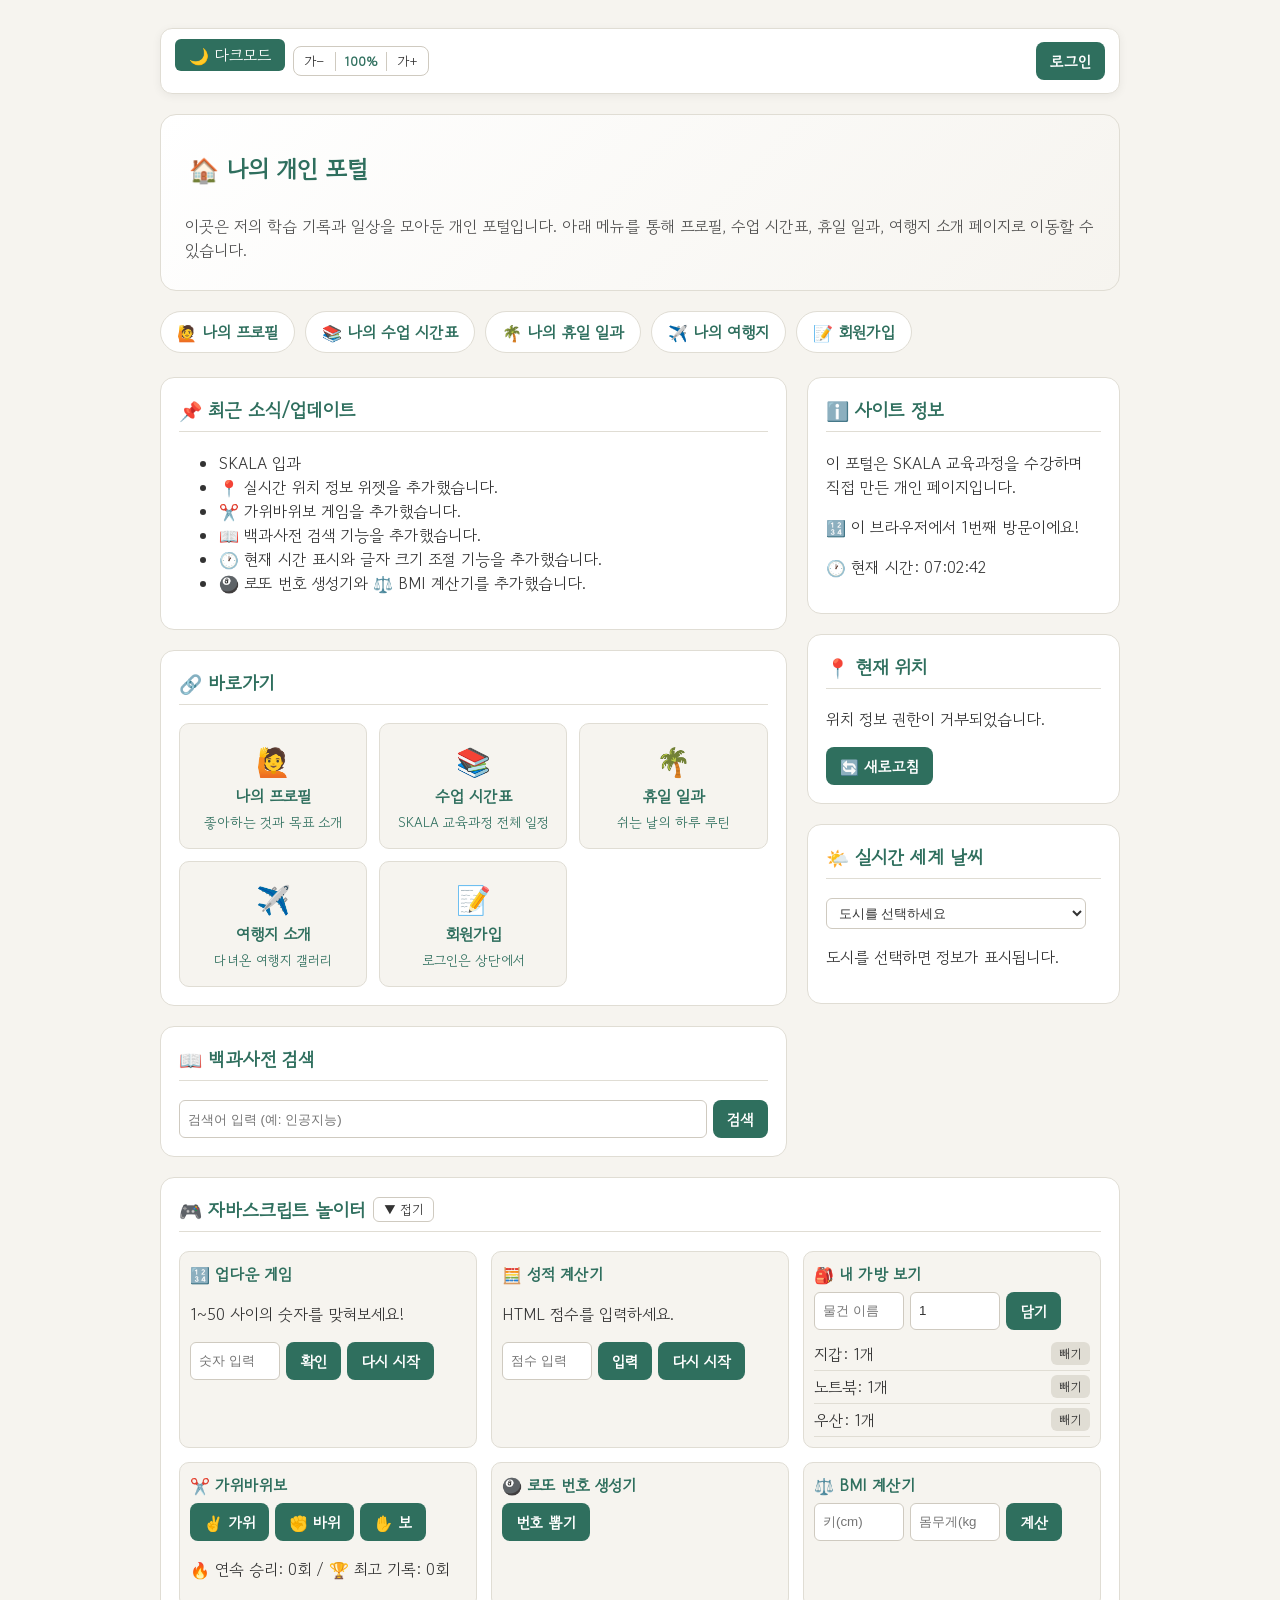
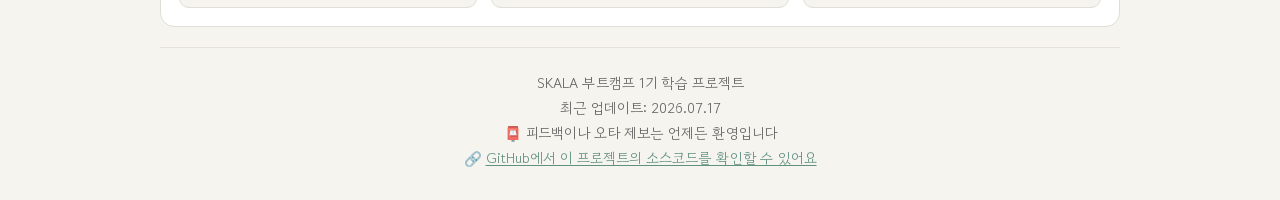
==== commit 31e7aa2d: "하단 추가" ====
--- a/html/index.html
+++ b/html/index.html
@@ -195,6 +195,13 @@
         </div>
       </div>
     </section>
+
+    <footer class="dash-footer">
+      <p>SKALA 부트캠프 1기 학습 프로젝트</p>
+      <p>최근 업데이트: 2026.07.17</p>
+      <p>📮 피드백이나 오타 제보는 언제든 환영입니다</p>
+      <p>🔗 <a href="https://github.com/YJaeGwon/skala-front" target="_blank" rel="noopener">GitHub에서 이 프로젝트의 소스코드를 확인할 수 있어요</a></p>
+    </footer>
     </div>
 
     <script src="../script/darkMode.js"></script>
--- a/css/style.css
+++ b/css/style.css
@@ -167,6 +167,23 @@
   opacity: 0.85;
 }
 
+.dash-footer {
+  margin-top: 20px;
+  padding-top: 20px;
+  border-top: 1px solid var(--border-color);
+  text-align: center;
+  font-size: 0.9em;
+  opacity: 0.75;
+}
+
+.dash-footer p {
+  margin: 4px 0;
+}
+
+.dash-footer a {
+  text-decoration: underline;
+}
+
 
 /* ===== 과제2: 박스 모델의 이해 ===== */
 .container {
